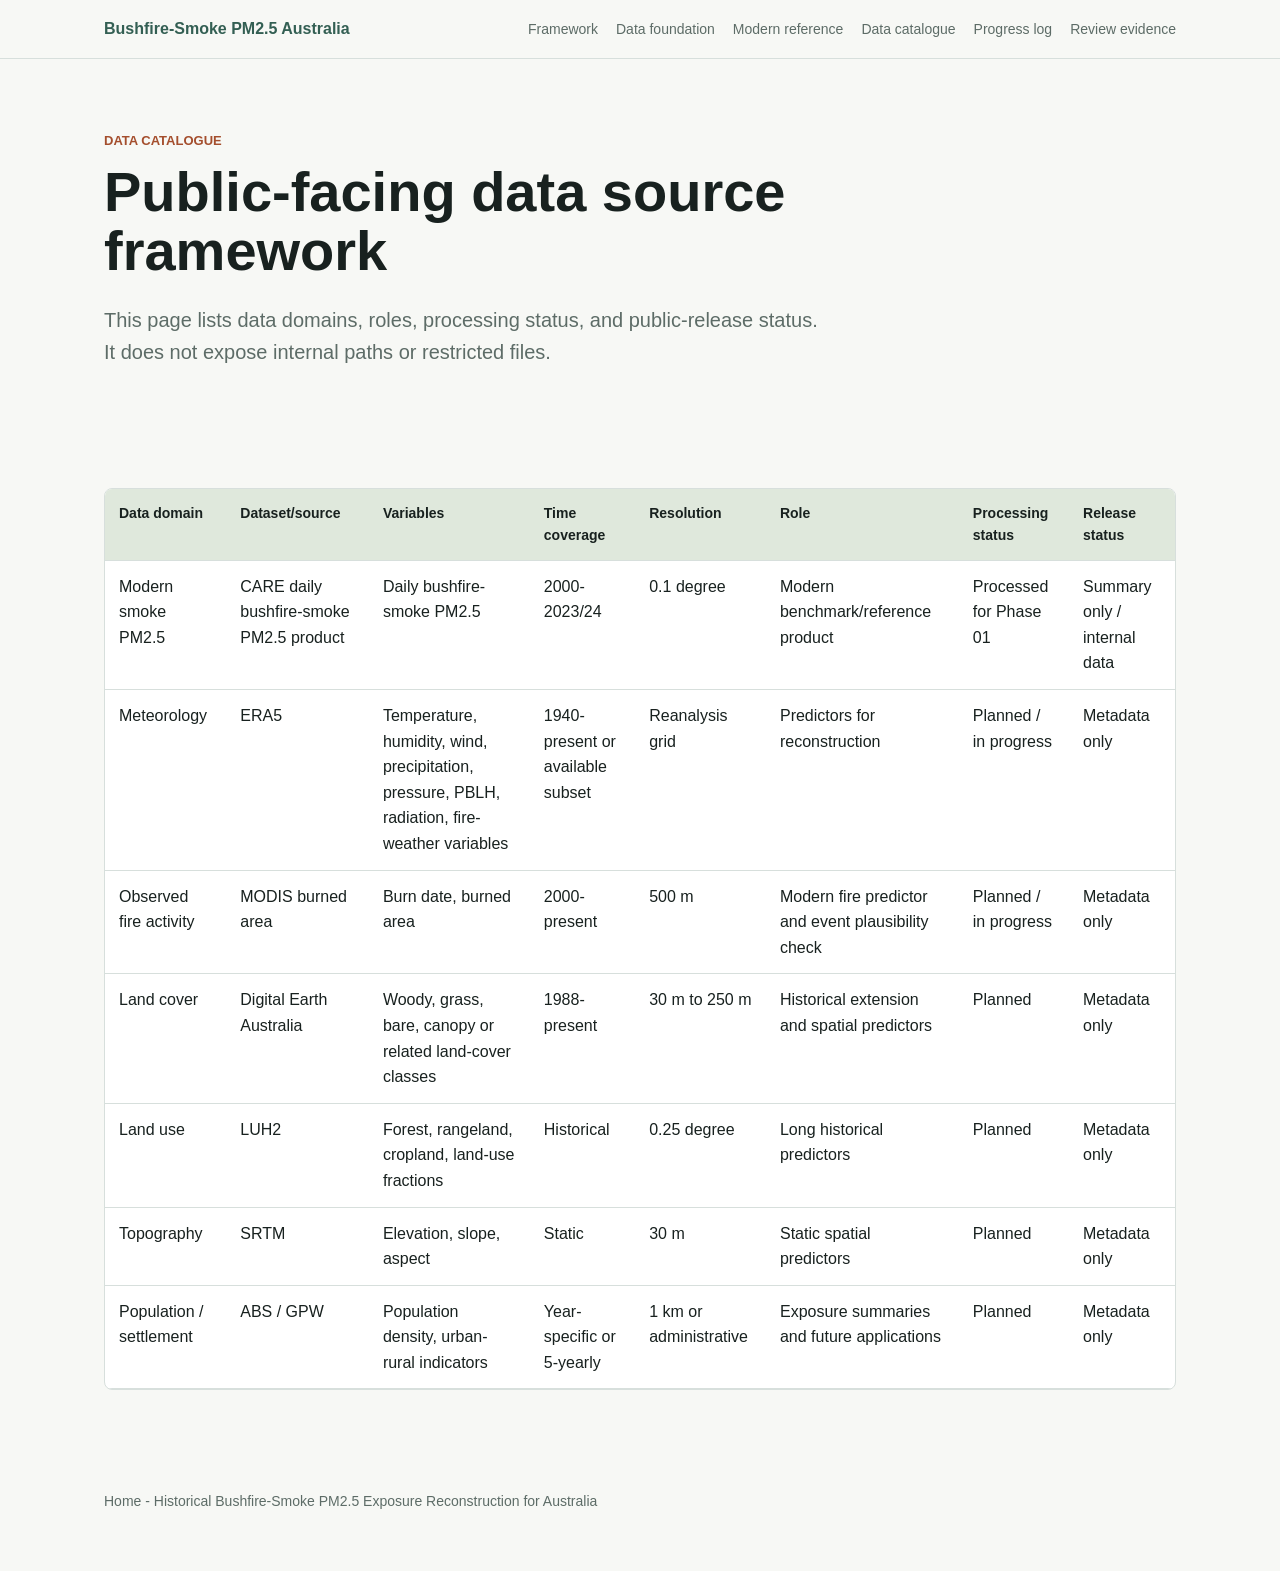
==== data-catalogue.html @ aa73f56b "Release v0.2.0 progress evidence site" ====
<!doctype html><html lang="en"><head><meta charset="utf-8"><meta name="viewport" content="width=device-width, initial-scale=1"><title>Data Catalogue | Bushfire-Smoke PM2.5 Australia</title><link rel="stylesheet" href="style.css"></head><body><header class="site-header"><nav class="nav" aria-label="Main navigation"><a class="brand" href="index.html">Bushfire-Smoke PM2.5 Australia</a><div class="nav-links"><a href="framework.html">Framework</a><a href="data-foundation.html">Data foundation</a><a href="modern-reference-period.html">Modern reference</a><a href="data-catalogue.html">Data catalogue</a><a href="progress-log.html">Progress log</a><a href="review-evidence.html">Review evidence</a></div></nav></header><main><section class="page-hero"><p class="eyebrow">Data Catalogue</p><h1>Public-facing data source framework</h1><p class="lead">This page lists data domains, roles, processing status, and public-release status. It does not expose internal paths or restricted files.</p></section><section class="section"><div class="table-wrap"><table><thead><tr><th>Data domain</th><th>Dataset/source</th><th>Variables</th><th>Time coverage</th><th>Resolution</th><th>Role</th><th>Processing status</th><th>Release status</th></tr></thead><tbody><tr><td>Modern smoke PM2.5</td><td>CARE daily bushfire-smoke PM2.5 product</td><td>Daily bushfire-smoke PM2.5</td><td>2000-2023/24</td><td>0.1 degree</td><td>Modern benchmark/reference product</td><td>Processed for Phase 01</td><td>Summary only / internal data</td></tr><tr><td>Meteorology</td><td>ERA5</td><td>Temperature, humidity, wind, precipitation, pressure, PBLH, radiation, fire-weather variables</td><td>1940-present or available subset</td><td>Reanalysis grid</td><td>Predictors for reconstruction</td><td>Planned / in progress</td><td>Metadata only</td></tr><tr><td>Observed fire activity</td><td>MODIS burned area</td><td>Burn date, burned area</td><td>2000-present</td><td>500 m</td><td>Modern fire predictor and event plausibility check</td><td>Planned / in progress</td><td>Metadata only</td></tr><tr><td>Land cover</td><td>Digital Earth Australia</td><td>Woody, grass, bare, canopy or related land-cover classes</td><td>1988-present</td><td>30 m to 250 m</td><td>Historical extension and spatial predictors</td><td>Planned</td><td>Metadata only</td></tr><tr><td>Land use</td><td>LUH2</td><td>Forest, rangeland, cropland, land-use fractions</td><td>Historical</td><td>0.25 degree</td><td>Long historical predictors</td><td>Planned</td><td>Metadata only</td></tr><tr><td>Topography</td><td>SRTM</td><td>Elevation, slope, aspect</td><td>Static</td><td>30 m</td><td>Static spatial predictors</td><td>Planned</td><td>Metadata only</td></tr><tr><td>Population / settlement</td><td>ABS / GPW</td><td>Population density, urban-rural indicators</td><td>Year-specific or 5-yearly</td><td>1 km or administrative</td><td>Exposure summaries and future applications</td><td>Planned</td><td>Metadata only</td></tr></tbody></table></div></section></main><footer class="footer"><p><a href="index.html">Home</a> - Historical Bushfire-Smoke PM2.5 Exposure Reconstruction for Australia</p></footer></body></html>
---- style.css ----
:root {
  --ink: #18211f;
  --muted: #5d6c67;
  --line: #d7dfdc;
  --paper: #f7f8f5;
  --white: #ffffff;
  --moss: #335f53;
  --rust: #a44e2d;
  --sky: #dcebef;
  --sage: #dfe8dc;
}

* {
  box-sizing: border-box;
}

html {
  scroll-behavior: smooth;
}

body {
  margin: 0;
  font-family: Arial, Helvetica, sans-serif;
  color: var(--ink);
  background: var(--paper);
  line-height: 1.6;
}

a {
  color: inherit;
  text-decoration: none;
}

.site-header {
  position: sticky;
  top: 0;
  z-index: 10;
  background: rgba(247, 248, 245, 0.94);
  border-bottom: 1px solid var(--line);
}

.nav {
  max-width: 1120px;
  margin: 0 auto;
  padding: 16px 24px;
  display: flex;
  align-items: center;
  justify-content: space-between;
  gap: 24px;
}

.brand {
  font-weight: 700;
  color: var(--moss);
}

.nav-links {
  display: flex;
  gap: 18px;
  color: var(--muted);
  font-size: 14px;
}

.nav-links a:hover {
  color: var(--ink);
}

.hero {
  max-width: 1120px;
  min-height: 78vh;
  margin: 0 auto;
  padding: 96px 24px 48px;
  display: grid;
  grid-template-columns: minmax(0, 1fr) 340px;
  gap: 48px;
  align-items: end;
}

.hero-copy {
  max-width: 760px;
}

.eyebrow {
  margin: 0 0 12px;
  color: var(--rust);
  font-size: 13px;
  font-weight: 700;
  letter-spacing: 0;
  text-transform: uppercase;
}

h1,
h2,
h3,
p {
  margin-top: 0;
}

h1 {
  margin-bottom: 24px;
  font-size: 56px;
  line-height: 1.04;
  letter-spacing: 0;
}

h2 {
  margin-bottom: 16px;
  font-size: 34px;
  line-height: 1.18;
  letter-spacing: 0;
}

h3 {
  margin-bottom: 10px;
  font-size: 18px;
  line-height: 1.28;
  letter-spacing: 0;
}

.lead {
  max-width: 720px;
  color: var(--muted);
  font-size: 20px;
}

.status-panel {
  border: 1px solid var(--line);
  background: var(--white);
  padding: 22px;
  display: grid;
  gap: 18px;
}

.status-panel div {
  padding-bottom: 16px;
  border-bottom: 1px solid var(--line);
}

.status-panel div:last-child {
  padding-bottom: 0;
  border-bottom: 0;
}

.status-label {
  display: block;
  margin-bottom: 5px;
  color: var(--muted);
  font-size: 13px;
}

.section {
  max-width: 1120px;
  margin: 0 auto;
  padding: 72px 24px;
}

.section-heading {
  max-width: 720px;
}

.grid {
  display: grid;
  gap: 18px;
}

.three {
  grid-template-columns: repeat(3, minmax(0, 1fr));
}

.card {
  min-height: 210px;
  padding: 24px;
  background: var(--white);
  border: 1px solid var(--line);
  border-radius: 8px;
}

.card:nth-child(2) {
  background: var(--sage);
}

.card:nth-child(3) {
  background: var(--sky);
}

.foundation-layout {
  display: grid;
  grid-template-columns: minmax(0, 1.15fr) minmax(0, 0.85fr);
  gap: 18px;
  margin-top: 24px;
}

.feature-card {
  padding: 28px;
  background: var(--white);
  border: 1px solid var(--line);
  border-radius: 8px;
}

.muted-card {
  background: var(--sage);
}

.text-link {
  display: inline-block;
  margin-top: 8px;
  color: var(--moss);
  font-weight: 700;
  border-bottom: 1px solid currentColor;
}

.chart-grid {
  display: grid;
  grid-template-columns: repeat(2, minmax(0, 1fr));
  gap: 18px;
  margin: 24px 0 14px;
}

.chart-grid figure {
  margin: 0;
  padding: 12px;
  background: var(--white);
  border: 1px solid var(--line);
  border-radius: 8px;
}

.chart-grid img {
  display: block;
  width: 100%;
  height: auto;
}

.wide-figure {
  grid-column: 1 / -1;
}

.publication-heading {
  margin-top: 56px;
}

.publication-list {
  display: grid;
  grid-template-columns: repeat(2, minmax(0, 1fr));
  gap: 18px;
  margin-top: 22px;
}

.publication-card {
  min-height: 250px;
  padding: 24px;
  background: var(--white);
  border: 1px solid var(--line);
  border-radius: 8px;
}

.publication-card span {
  display: block;
  margin-bottom: 10px;
  color: var(--rust);
  font-size: 13px;
  font-weight: 700;
}

.publication-figure {
  margin: 18px 0;
  padding: 8px;
  background: var(--paper);
  border: 1px solid var(--line);
  border-radius: 8px;
}

.publication-figure img {
  display: block;
  width: 100%;
  height: auto;
}

.timeline {
  display: grid;
  gap: 16px;
  margin-top: 28px;
}

.timeline-item {
  display: grid;
  grid-template-columns: 170px minmax(0, 1fr);
  gap: 28px;
  padding: 24px 0;
  border-top: 1px solid var(--line);
}

.timeline-item span {
  color: var(--rust);
  font-weight: 700;
}

.notice {
  max-width: none;
  background: var(--moss);
  color: var(--white);
}

.notice > div {
  max-width: 1120px;
  margin: 0 auto;
  padding: 0 24px;
}

.notice .eyebrow {
  color: #f0b28e;
}

.notice p {
  max-width: 760px;
  color: #e7efeb;
}

.small {
  color: var(--muted);
  font-size: 14px;
}

.profile-links {
  display: flex;
  flex-wrap: wrap;
  gap: 10px;
  margin: 18px 0 20px;
}

.profile-links a {
  padding: 8px 12px;
  color: var(--moss);
  background: var(--white);
  border: 1px solid var(--line);
  border-radius: 8px;
  font-size: 14px;
  font-weight: 700;
}

.profile-links a:hover {
  border-color: var(--moss);
}

.footer {
  max-width: 1120px;
  margin: 0 auto;
  padding: 28px 24px 44px;
  color: var(--muted);
  font-size: 14px;
}

@media (max-width: 820px) {
  .nav {
    align-items: flex-start;
    flex-direction: column;
  }

  .nav-links {
    flex-wrap: wrap;
  }

  .hero {
    min-height: auto;
    grid-template-columns: 1fr;
    padding-top: 64px;
  }

  h1 {
    font-size: 38px;
  }

  h2 {
    font-size: 28px;
  }

  .lead {
    font-size: 18px;
  }

  .three,
  .foundation-layout,
  .chart-grid,
  .publication-list {
    grid-template-columns: 1fr;
  }

  .wide-figure {
    grid-column: auto;
  }

  .timeline-item {
    grid-template-columns: 1fr;
    gap: 8px;
  }
}

/* v0.2.0 progress-evidence layout */
.compact-hero { min-height: auto; padding-top: 72px; }
.page-hero { max-width: 1120px; margin: 0 auto; padding: 72px 24px 28px; }
.page-hero h1 { max-width: 900px; }
.dashboard-grid { display: grid; grid-template-columns: repeat(3, minmax(0, 1fr)); gap: 16px; }
.status-card, .feature-panel { background: var(--white); border: 1px solid var(--line); border-radius: 8px; padding: 22px; }
.status-card h3 { margin-top: 12px; }
.badge { display: inline-flex; align-items: center; min-height: 26px; padding: 4px 9px; border-radius: 999px; font-size: 12px; font-weight: 700; }
.completed { background: #dfeee5; color: #22543d; }
.in-progress { background: #dcebef; color: #24536a; }
.planned { background: #eee8dc; color: #66512b; }
.pending { background: #f3e1d8; color: #7a3824; }
.internal-only { background: #ececec; color: #4a4a4a; }
.feature-panel { display: grid; grid-template-columns: minmax(0, 1fr) auto; align-items: center; gap: 22px; }
.button-link { display: inline-flex; align-items: center; justify-content: center; padding: 10px 14px; color: var(--white); background: var(--moss); border-radius: 8px; font-weight: 700; }
.link-grid { display: grid; grid-template-columns: repeat(4, minmax(0, 1fr)); gap: 12px; }
.link-grid a { padding: 16px; background: var(--white); border: 1px solid var(--line); border-radius: 8px; color: var(--moss); font-weight: 700; }
.table-wrap { overflow-x: auto; background: var(--white); border: 1px solid var(--line); border-radius: 8px; }
table { width: 100%; border-collapse: collapse; min-width: 840px; }
th, td { padding: 13px 14px; border-bottom: 1px solid var(--line); vertical-align: top; text-align: left; }
th { background: var(--sage); font-size: 14px; }
.note-band { max-width: none; background: var(--sage); }
.note-band h2, .note-band p { max-width: 1120px; margin-left: auto; margin-right: auto; }
.metric-grid { display: grid; grid-template-columns: repeat(4, minmax(0, 1fr)); gap: 10px; }
.metric-grid span { padding: 12px; background: var(--white); border: 1px solid var(--line); border-radius: 8px; font-weight: 700; color: var(--moss); }
.figure-block { padding-top: 48px; }
.figure-message { max-width: 820px; color: var(--muted); font-size: 18px; }
.figure-note { max-width: 900px; color: var(--muted); font-size: 14px; }
.figure-block figure { margin: 14px 0 16px; padding: 6px; background: var(--white); border: 1px solid var(--line); border-radius: 8px; }
.figure-block img { display: block; width: 100%; height: auto; }
.figure-pair { display: grid; grid-template-columns: repeat(2, minmax(0, 1fr)); gap: 16px; }
.interactive-chart { min-height: 380px; margin: 16px 0; background: var(--white); border: 1px solid var(--line); border-radius: 8px; padding: 8px; }
.clean-list { max-width: 900px; }
.clean-list li { margin: 8px 0; }
.timeline-log article { background: var(--white); border: 1px solid var(--line); border-radius: 8px; padding: 24px; }
.timeline-log time { color: var(--rust); font-weight: 700; }
@media (max-width: 920px) { .dashboard-grid, .link-grid, .metric-grid, .figure-pair { grid-template-columns: 1fr; } .feature-panel { grid-template-columns: 1fr; } }
.figure-pair figure, .figure-block figure {
  margin: 0;
}

.figure-pair figcaption, .figure-block figcaption {
  margin-top: 0.55rem;
  color: var(--muted);
  font-size: 0.94rem;
}
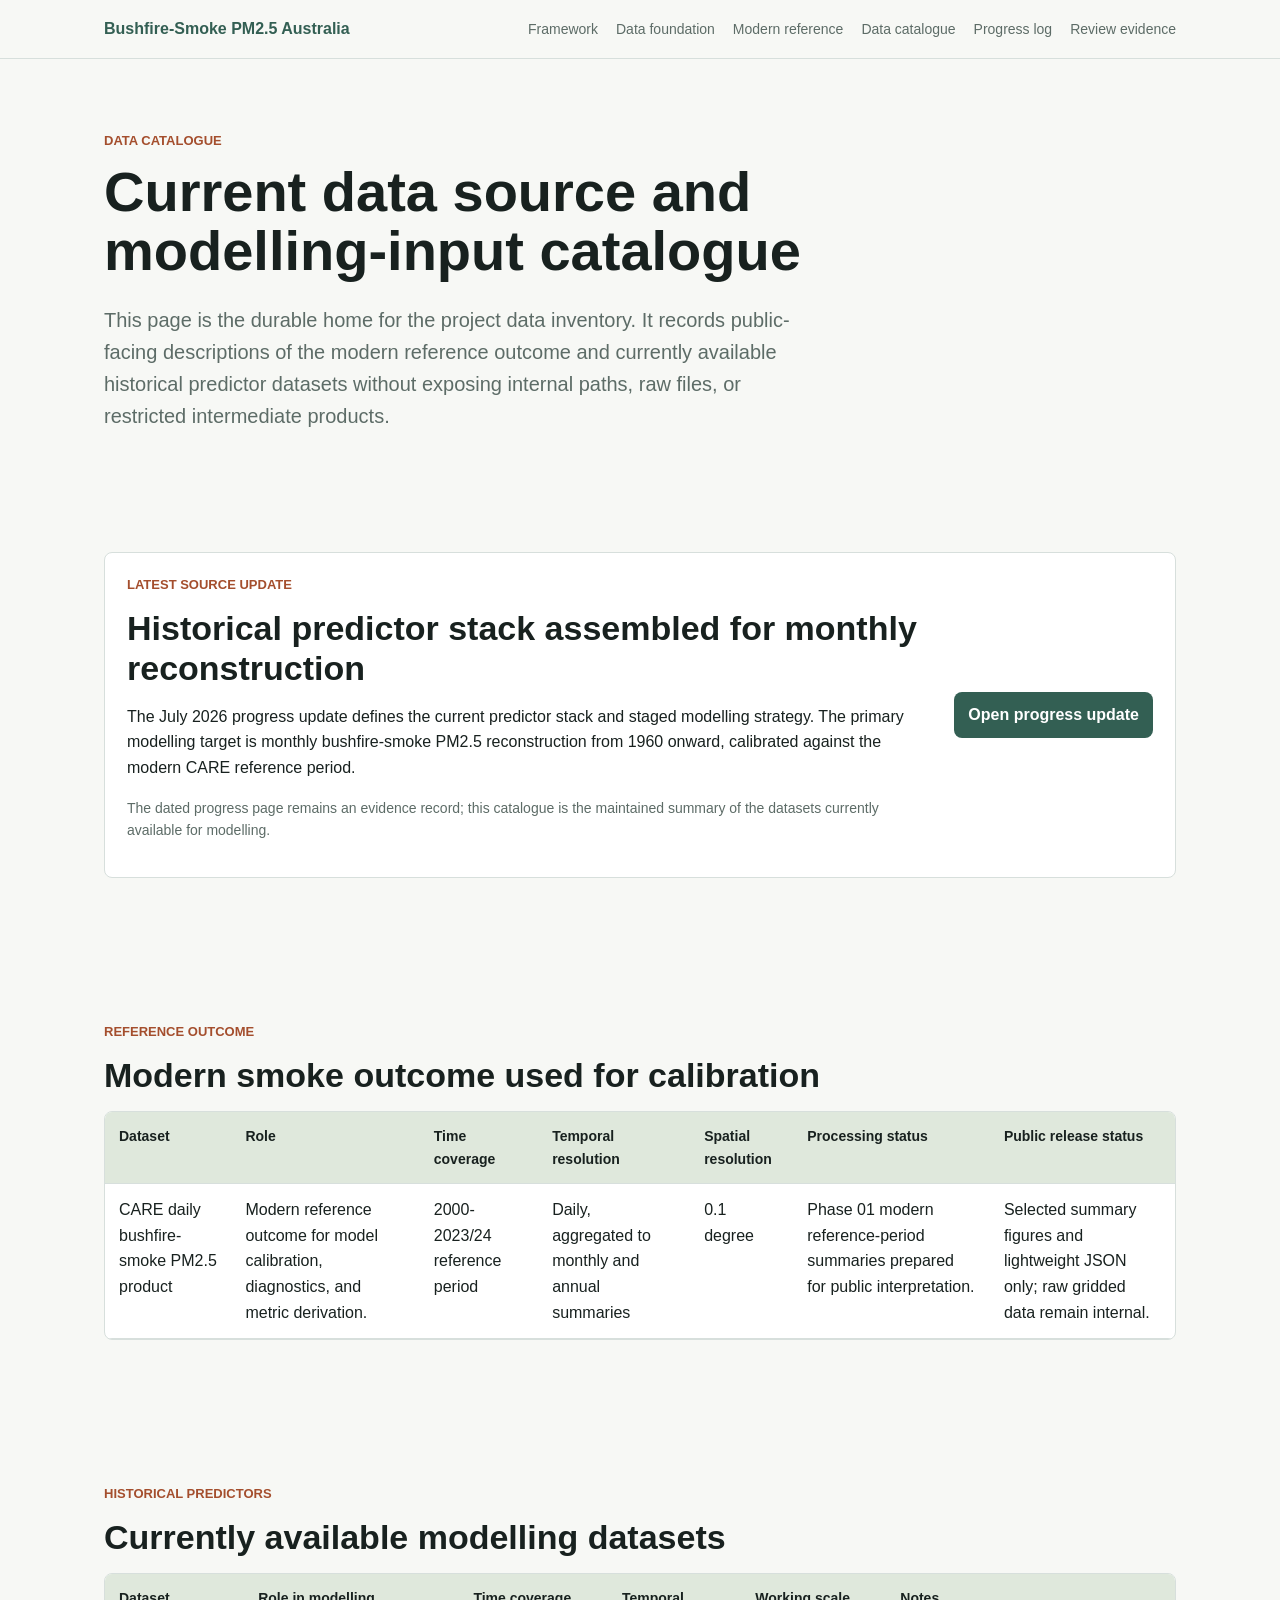
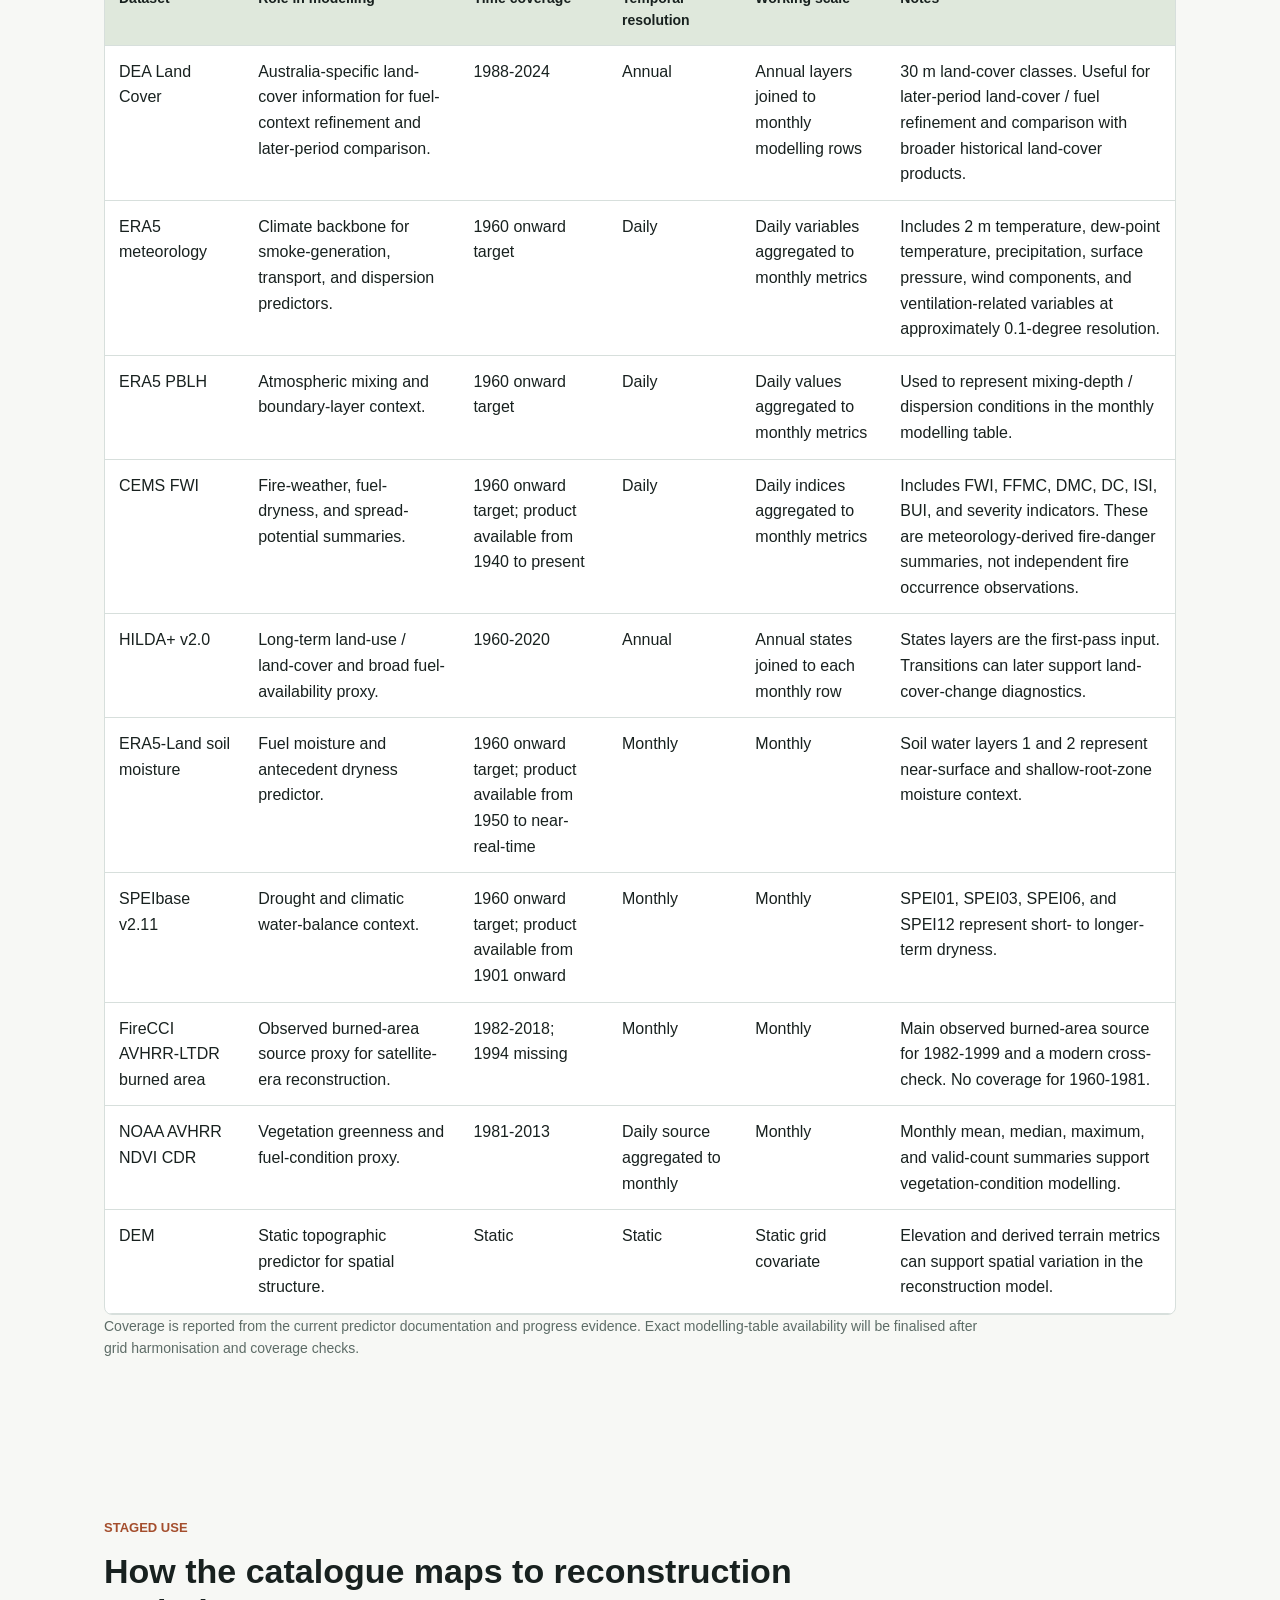
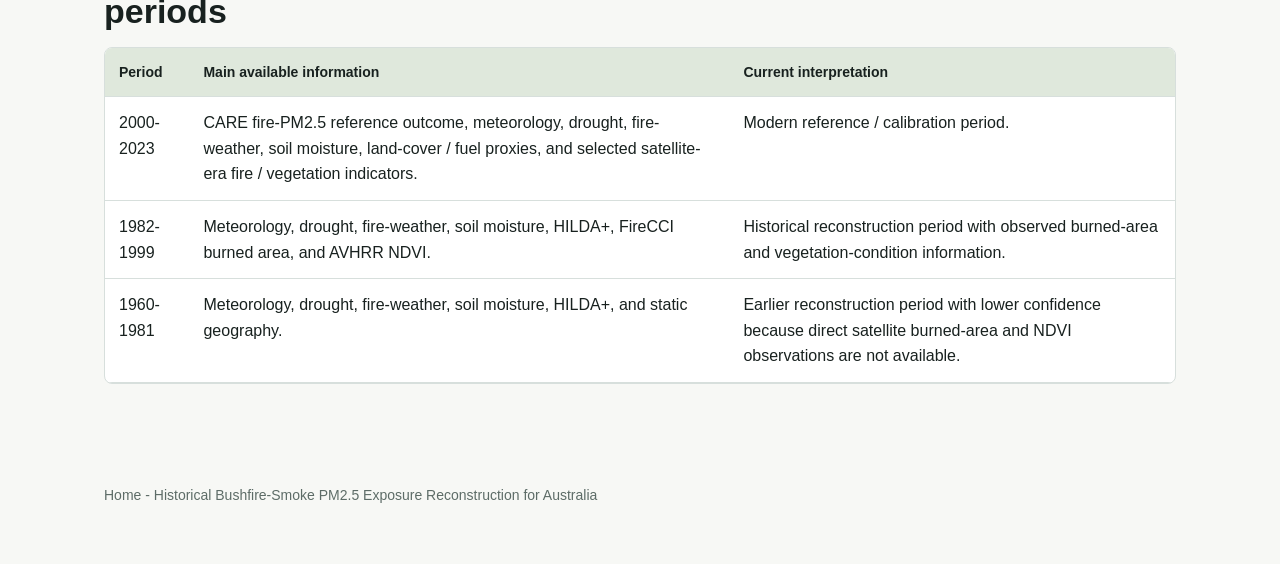
==== commit 7412583a: "Update data catalogue with historical predictor inventory" ====
--- a/data-catalogue.html
+++ b/data-catalogue.html
@@ -1 +1,80 @@
-<!doctype html><html lang="en"><head><meta charset="utf-8"><meta name="viewport" content="width=device-width, initial-scale=1"><title>Data Catalogue | Bushfire-Smoke PM2.5 Australia</title><link rel="stylesheet" href="style.css"></head><body><header class="site-header"><nav class="nav" aria-label="Main navigation"><a class="brand" href="index.html">Bushfire-Smoke PM2.5 Australia</a><div class="nav-links"><a href="framework.html">Framework</a><a href="data-foundation.html">Data foundation</a><a href="modern-reference-period.html">Modern reference</a><a href="data-catalogue.html">Data catalogue</a><a href="progress-log.html">Progress log</a><a href="review-evidence.html">Review evidence</a></div></nav></header><main><section class="page-hero"><p class="eyebrow">Data Catalogue</p><h1>Public-facing data source framework</h1><p class="lead">This page lists data domains, roles, processing status, and public-release status. It does not expose internal paths or restricted files.</p></section><section class="section"><div class="table-wrap"><table><thead><tr><th>Data domain</th><th>Dataset/source</th><th>Variables</th><th>Time coverage</th><th>Resolution</th><th>Role</th><th>Processing status</th><th>Release status</th></tr></thead><tbody><tr><td>Modern smoke PM2.5</td><td>CARE daily bushfire-smoke PM2.5 product</td><td>Daily bushfire-smoke PM2.5</td><td>2000-2023/24</td><td>0.1 degree</td><td>Modern benchmark/reference product</td><td>Processed for Phase 01</td><td>Summary only / internal data</td></tr><tr><td>Meteorology</td><td>ERA5</td><td>Temperature, humidity, wind, precipitation, pressure, PBLH, radiation, fire-weather variables</td><td>1940-present or available subset</td><td>Reanalysis grid</td><td>Predictors for reconstruction</td><td>Planned / in progress</td><td>Metadata only</td></tr><tr><td>Observed fire activity</td><td>MODIS burned area</td><td>Burn date, burned area</td><td>2000-present</td><td>500 m</td><td>Modern fire predictor and event plausibility check</td><td>Planned / in progress</td><td>Metadata only</td></tr><tr><td>Land cover</td><td>Digital Earth Australia</td><td>Woody, grass, bare, canopy or related land-cover classes</td><td>1988-present</td><td>30 m to 250 m</td><td>Historical extension and spatial predictors</td><td>Planned</td><td>Metadata only</td></tr><tr><td>Land use</td><td>LUH2</td><td>Forest, rangeland, cropland, land-use fractions</td><td>Historical</td><td>0.25 degree</td><td>Long historical predictors</td><td>Planned</td><td>Metadata only</td></tr><tr><td>Topography</td><td>SRTM</td><td>Elevation, slope, aspect</td><td>Static</td><td>30 m</td><td>Static spatial predictors</td><td>Planned</td><td>Metadata only</td></tr><tr><td>Population / settlement</td><td>ABS / GPW</td><td>Population density, urban-rural indicators</td><td>Year-specific or 5-yearly</td><td>1 km or administrative</td><td>Exposure summaries and future applications</td><td>Planned</td><td>Metadata only</td></tr></tbody></table></div></section></main><footer class="footer"><p><a href="index.html">Home</a> - Historical Bushfire-Smoke PM2.5 Exposure Reconstruction for Australia</p></footer></body></html>
+<!doctype html>
+<html lang="en">
+<head>
+  <meta charset="utf-8">
+  <meta name="viewport" content="width=device-width, initial-scale=1">
+  <title>Data Catalogue | Bushfire-Smoke PM2.5 Australia</title>
+  <link rel="stylesheet" href="style.css">
+</head>
+<body>
+  <header class="site-header"><nav class="nav" aria-label="Main navigation"><a class="brand" href="index.html">Bushfire-Smoke PM2.5 Australia</a><div class="nav-links"><a href="framework.html">Framework</a><a href="data-foundation.html">Data foundation</a><a href="modern-reference-period.html">Modern reference</a><a href="data-catalogue.html">Data catalogue</a><a href="progress-log.html">Progress log</a><a href="review-evidence.html">Review evidence</a></div></nav></header>
+  <main>
+    <section class="page-hero">
+      <p class="eyebrow">Data Catalogue</p>
+      <h1>Current data source and modelling-input catalogue</h1>
+      <p class="lead">This page is the durable home for the project data inventory. It records public-facing descriptions of the modern reference outcome and currently available historical predictor datasets without exposing internal paths, raw files, or restricted intermediate products.</p>
+    </section>
+
+    <section class="section">
+      <div class="feature-panel">
+        <div>
+          <p class="eyebrow">Latest source update</p>
+          <h2>Historical predictor stack assembled for monthly reconstruction</h2>
+          <p>The July 2026 progress update defines the current predictor stack and staged modelling strategy. The primary modelling target is monthly bushfire-smoke PM2.5 reconstruction from 1960 onward, calibrated against the modern CARE reference period.</p>
+          <p class="small">The dated progress page remains an evidence record; this catalogue is the maintained summary of the datasets currently available for modelling.</p>
+        </div>
+        <a class="button-link" href="historical-predictors-strategy.html">Open progress update</a>
+      </div>
+    </section>
+
+    <section class="section">
+      <div class="section-heading"><p class="eyebrow">Reference Outcome</p><h2>Modern smoke outcome used for calibration</h2></div>
+      <div class="table-wrap">
+        <table>
+          <thead><tr><th>Dataset</th><th>Role</th><th>Time coverage</th><th>Temporal resolution</th><th>Spatial resolution</th><th>Processing status</th><th>Public release status</th></tr></thead>
+          <tbody>
+            <tr><td>CARE daily bushfire-smoke PM2.5 product</td><td>Modern reference outcome for model calibration, diagnostics, and metric derivation.</td><td>2000-2023/24 reference period</td><td>Daily, aggregated to monthly and annual summaries</td><td>0.1 degree</td><td>Phase 01 modern reference-period summaries prepared for public interpretation.</td><td>Selected summary figures and lightweight JSON only; raw gridded data remain internal.</td></tr>
+          </tbody>
+        </table>
+      </div>
+    </section>
+
+    <section class="section">
+      <div class="section-heading"><p class="eyebrow">Historical Predictors</p><h2>Currently available modelling datasets</h2></div>
+      <div class="table-wrap">
+        <table>
+          <thead><tr><th>Dataset</th><th>Role in modelling</th><th>Time coverage</th><th>Temporal resolution</th><th>Working scale</th><th>Notes</th></tr></thead>
+          <tbody>
+            <tr><td>DEA Land Cover</td><td>Australia-specific land-cover information for fuel-context refinement and later-period comparison.</td><td>1988-2024</td><td>Annual</td><td>Annual layers joined to monthly modelling rows</td><td>30 m land-cover classes. Useful for later-period land-cover / fuel refinement and comparison with broader historical land-cover products.</td></tr>
+            <tr><td>ERA5 meteorology</td><td>Climate backbone for smoke-generation, transport, and dispersion predictors.</td><td>1960 onward target</td><td>Daily</td><td>Daily variables aggregated to monthly metrics</td><td>Includes 2 m temperature, dew-point temperature, precipitation, surface pressure, wind components, and ventilation-related variables at approximately 0.1-degree resolution.</td></tr>
+            <tr><td>ERA5 PBLH</td><td>Atmospheric mixing and boundary-layer context.</td><td>1960 onward target</td><td>Daily</td><td>Daily values aggregated to monthly metrics</td><td>Used to represent mixing-depth / dispersion conditions in the monthly modelling table.</td></tr>
+            <tr><td>CEMS FWI</td><td>Fire-weather, fuel-dryness, and spread-potential summaries.</td><td>1960 onward target; product available from 1940 to present</td><td>Daily</td><td>Daily indices aggregated to monthly metrics</td><td>Includes FWI, FFMC, DMC, DC, ISI, BUI, and severity indicators. These are meteorology-derived fire-danger summaries, not independent fire occurrence observations.</td></tr>
+            <tr><td>HILDA+ v2.0</td><td>Long-term land-use / land-cover and broad fuel-availability proxy.</td><td>1960-2020</td><td>Annual</td><td>Annual states joined to each monthly row</td><td>States layers are the first-pass input. Transitions can later support land-cover-change diagnostics.</td></tr>
+            <tr><td>ERA5-Land soil moisture</td><td>Fuel moisture and antecedent dryness predictor.</td><td>1960 onward target; product available from 1950 to near-real-time</td><td>Monthly</td><td>Monthly</td><td>Soil water layers 1 and 2 represent near-surface and shallow-root-zone moisture context.</td></tr>
+            <tr><td>SPEIbase v2.11</td><td>Drought and climatic water-balance context.</td><td>1960 onward target; product available from 1901 onward</td><td>Monthly</td><td>Monthly</td><td>SPEI01, SPEI03, SPEI06, and SPEI12 represent short- to longer-term dryness.</td></tr>
+            <tr><td>FireCCI AVHRR-LTDR burned area</td><td>Observed burned-area source proxy for satellite-era reconstruction.</td><td>1982-2018; 1994 missing</td><td>Monthly</td><td>Monthly</td><td>Main observed burned-area source for 1982-1999 and a modern cross-check. No coverage for 1960-1981.</td></tr>
+            <tr><td>NOAA AVHRR NDVI CDR</td><td>Vegetation greenness and fuel-condition proxy.</td><td>1981-2013</td><td>Daily source aggregated to monthly</td><td>Monthly</td><td>Monthly mean, median, maximum, and valid-count summaries support vegetation-condition modelling.</td></tr>
+            <tr><td>DEM</td><td>Static topographic predictor for spatial structure.</td><td>Static</td><td>Static</td><td>Static grid covariate</td><td>Elevation and derived terrain metrics can support spatial variation in the reconstruction model.</td></tr>
+          </tbody>
+        </table>
+      </div>
+      <p class="figure-note">Coverage is reported from the current predictor documentation and progress evidence. Exact modelling-table availability will be finalised after grid harmonisation and coverage checks.</p>
+    </section>
+
+    <section class="section">
+      <div class="section-heading"><p class="eyebrow">Staged Use</p><h2>How the catalogue maps to reconstruction periods</h2></div>
+      <div class="table-wrap">
+        <table>
+          <thead><tr><th>Period</th><th>Main available information</th><th>Current interpretation</th></tr></thead>
+          <tbody>
+            <tr><td>2000-2023</td><td>CARE fire-PM2.5 reference outcome, meteorology, drought, fire-weather, soil moisture, land-cover / fuel proxies, and selected satellite-era fire / vegetation indicators.</td><td>Modern reference / calibration period.</td></tr>
+            <tr><td>1982-1999</td><td>Meteorology, drought, fire-weather, soil moisture, HILDA+, FireCCI burned area, and AVHRR NDVI.</td><td>Historical reconstruction period with observed burned-area and vegetation-condition information.</td></tr>
+            <tr><td>1960-1981</td><td>Meteorology, drought, fire-weather, soil moisture, HILDA+, and static geography.</td><td>Earlier reconstruction period with lower confidence because direct satellite burned-area and NDVI observations are not available.</td></tr>
+          </tbody>
+        </table>
+      </div>
+    </section>
+  </main>
+  <footer class="footer"><p><a href="index.html">Home</a> - Historical Bushfire-Smoke PM2.5 Exposure Reconstruction for Australia</p></footer>
+</body>
+</html>
--- a/style.css
+++ b/style.css
@@ -440,3 +440,12 @@
   color: var(--muted);
   font-size: 0.94rem;
 }
+
+.strategy-figure img {
+  max-height: 760px;
+  object-fit: contain;
+}
+
+.strategy-figure figcaption {
+  max-width: 920px;
+}
